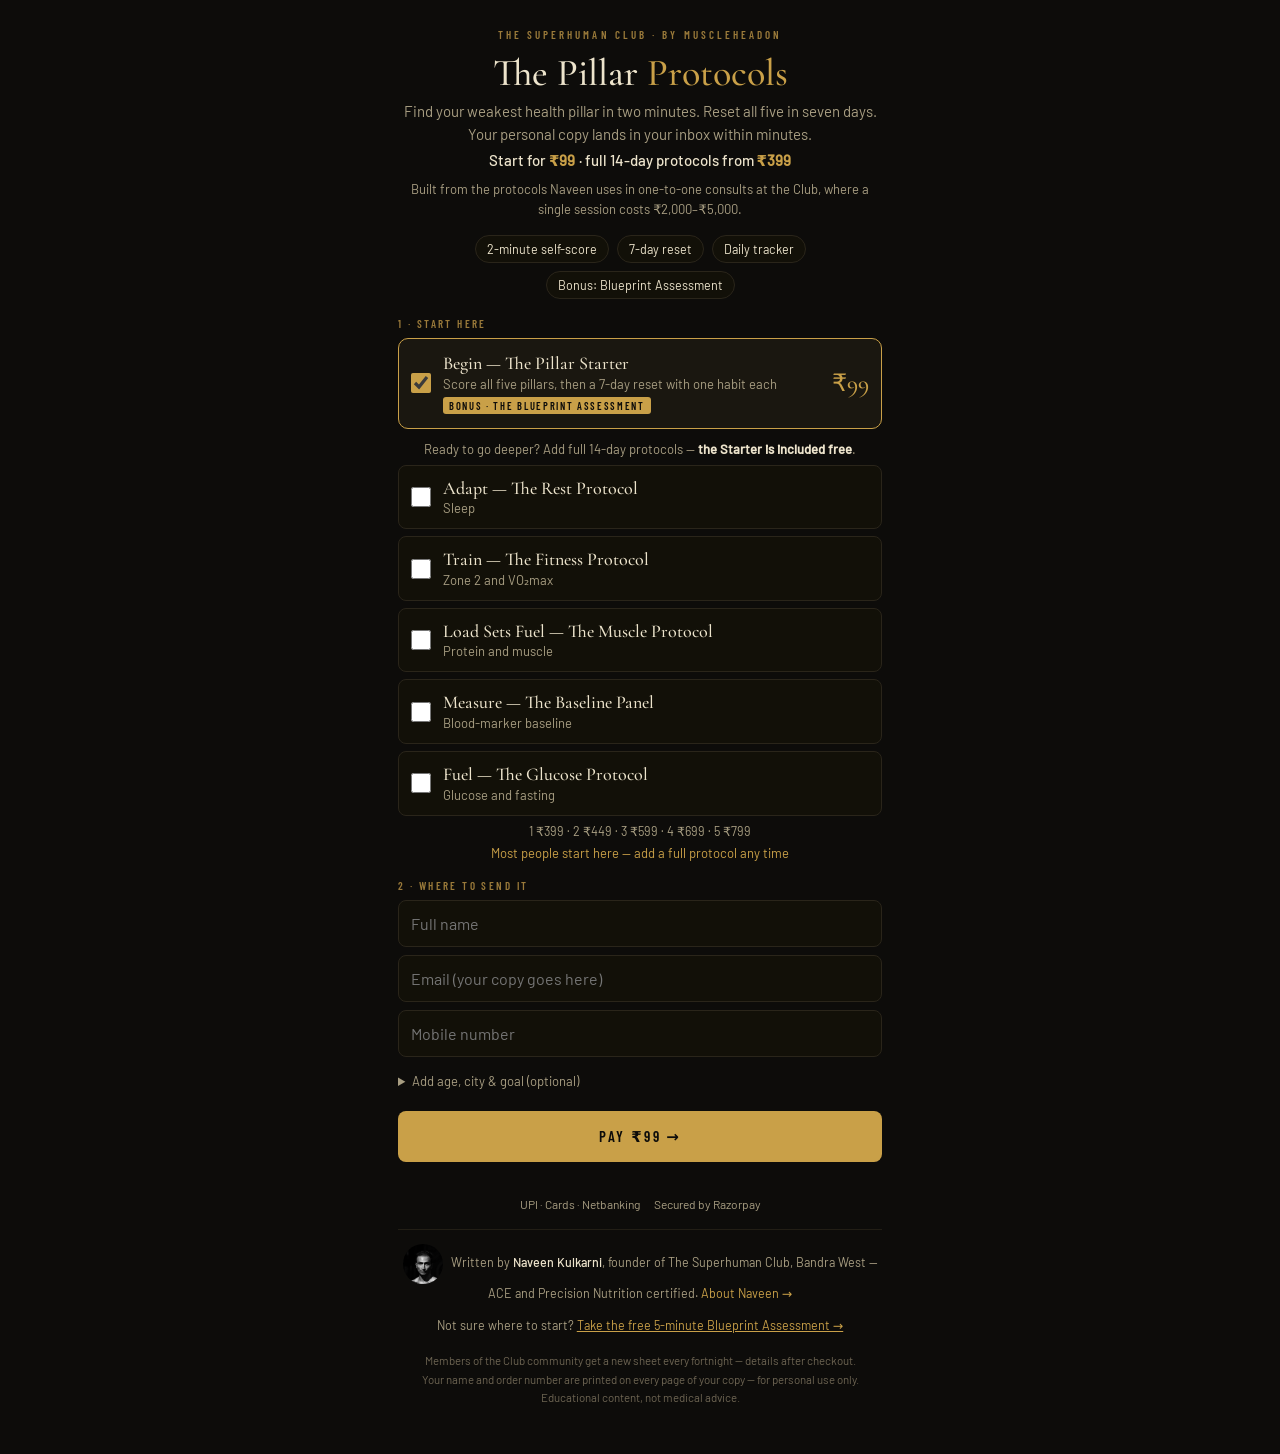
==== index.html @ 48393666 "Add files via upload" ====
<!DOCTYPE html>
<html lang="en"><head>
<meta charset="utf-8">
<meta name="viewport" content="width=device-width,initial-scale=1">
<title>The Pillar Protocols · The Superhuman Club</title>
<meta name="description" content="Find your weakest health pillar in two minutes and reset all five in seven days. The Pillar Starter, ₹99, emailed in minutes.">
<link rel="preload" href="cormorant-garamond-latin-500-normal.woff2" as="font" type="font/woff2" crossorigin>
<link rel="stylesheet" href="fonts.css">
<style>
*{box-sizing:border-box}html,body{margin:0;background:#0D0C0A;color:#EDE4CC;font-family:Barlow,system-ui,-apple-system,Segoe UI,Roboto,sans-serif;-webkit-text-size-adjust:100%}
.w{max-width:520px;margin:0 auto;padding:28px 18px 36px}
.e{font:600 11px 'Barlow Condensed',system-ui,sans-serif;letter-spacing:.28em;color:#9A7A3A;text-align:center}
h1{font:500 38px/1.08 'Cormorant Garamond',Georgia,serif;margin:12px 0 6px;text-align:center}h1 em{color:#C9A048;font-style:normal}
.l{color:#A89E82;font-size:15px;line-height:1.5;text-align:center;margin:0 0 6px}
.price{text-align:center;font:500 15px Barlow,system-ui,sans-serif;color:#EDE4CC;margin:0 0 18px}.price b{color:#C9A048}
.k{font:600 11px 'Barlow Condensed',system-ui,sans-serif;letter-spacing:.22em;color:#9A7A3A;margin:18px 0 8px}
label.s{display:flex;gap:12px;align-items:center;padding:12px;border:1px solid #2A251A;border-radius:8px;margin-bottom:7px;background:#121008}
label.s.on{border-color:#C9A048;background:#1A1710}
label.s input{width:20px;height:20px;accent-color:#C9A048;flex:none;margin:0}
.t{font:500 18px/1.2 'Cormorant Garamond',Georgia,serif}.d{color:#A89E82;font-size:13px;margin-top:1px}
.ladder{font-size:12.5px;color:#A89E82;margin-top:4px;text-align:center}
input.f,select.f{width:100%;padding:13px 12px;margin-bottom:8px;background:#121008;border:1px solid #2A251A;border-radius:8px;color:#EDE4CC;font:16px Barlow,system-ui,sans-serif}
.row{display:flex;gap:8px}.row>*{flex:1;min-width:0}
details{margin-top:2px}summary{color:#A89E82;font-size:13px;cursor:pointer;padding:6px 0 10px}
button{display:block;width:100%;margin-top:12px;padding:16px;border:0;border-radius:8px;background:#C9A048;color:#0D0C0A;font:600 15px 'Barlow Condensed',system-ui,sans-serif;letter-spacing:.16em;cursor:pointer}
button:disabled{opacity:.45}
.err{color:#e0a9a9;font-size:13.5px;margin-top:10px;min-height:1em;text-align:center}
.trust{display:flex;justify-content:center;gap:14px;flex-wrap:wrap;color:#A89E82;font-size:12px;margin-top:12px}
.tk{display:flex;align-items:center;justify-content:center;gap:10px;flex-wrap:wrap;margin:0 auto 16px;padding:9px 14px;border:1px dashed #C9A048;border-radius:10px;background:#17130A;color:#EDE4CC;font-size:13.5px;text-align:center;max-width:440px}
.tk b{color:#C9A048;font:600 12px 'Barlow Condensed',system-ui,sans-serif;letter-spacing:.2em}.tk i{font-style:normal;color:#C9A048;font-variant-numeric:tabular-nums}
.anchor{text-align:center;color:#A89E82;font-size:13px;line-height:1.5;margin:-8px 0 16px}
.inc{display:flex;justify-content:center;gap:8px;flex-wrap:wrap;margin:0 0 4px}.inc span{border:1px solid #2A251A;border-radius:99px;padding:5px 11px;font-size:12.5px;color:#EDE4CC;background:#121008}
.nudge{text-align:center;color:#C9A048;font-size:13px;margin-top:6px;min-height:1em}
.fine{color:#6E6553;font-size:11.5px;line-height:1.6;margin-top:16px;text-align:center}
.st{display:flex;gap:12px;align-items:center;padding:14px 12px;border:1px solid #C9A048;border-radius:10px;background:#1A1710;margin-bottom:6px}.st input{width:20px;height:20px;accent-color:#C9A048;flex:none;margin:0}.st .p{margin-left:auto;font:500 24px 'Cormorant Garamond',Georgia,serif;color:#C9A048}.bonus{display:inline-block;margin-top:5px;font:600 10.5px 'Barlow Condensed',sans-serif;letter-spacing:.16em;color:#0D0C0A;background:#C9A048;border-radius:3px;padding:2px 6px}.or{text-align:center;color:#A89E82;font-size:13px;margin:12px 0 8px}
.by{color:#A89E82;font-size:12.5px;line-height:1.55;text-align:center;margin-top:18px;border-top:1px solid #221E15;padding-top:14px}
</style>
<script>
!function(f,b,e,v,n,t,s){if(f.fbq)return;n=f.fbq=function(){n.callMethod?n.callMethod.apply(n,arguments):n.queue.push(arguments)};if(!f._fbq)f._fbq=n;n.push=n;n.loaded=!0;n.version='2.0';n.queue=[];t=b.createElement(e);t.async=!0;t.src=v;s=b.getElementsByTagName(e)[0];s.parentNode.insertBefore(t,s)}(window,document,'script','https://connect.facebook.net/en_US/fbevents.js');
fbq('init','1384135736776247');fbq('track','PageView');fbq('track','ViewContent',{content_name:'The Pillar Starter',currency:'INR',value:99});
</script>
</head>
<body><main class="w">
<div class="e">THE SUPERHUMAN CLUB &middot; BY MUSCLEHEADON</div>
<h1>The Pillar <em>Protocols</em></h1>
<p class="l">Find your weakest health pillar in two minutes. Reset all five in seven days. Your personal copy lands in your inbox within minutes.</p>
<p class="price">Start for <b>&#8377;99</b> &middot; full 14-day protocols from <b>&#8377;<span id="from">299</span></b></p>
<p class="anchor">Built from the protocols Naveen uses in one-to-one consults at the Club, where a single session costs &#8377;2,000&ndash;&#8377;5,000.</p>
<div class="inc"><span>2-minute self-score</span><span>7-day reset</span><span>Daily tracker</span><span>Bonus: Blueprint Assessment</span></div>

<form id="frm" novalidate>
<div class="k">1 &middot; START HERE</div>
<label class="st" id="stl"><input type="checkbox" id="starter" checked><div><div class="t">Begin &mdash; The Pillar Starter</div><div class="d">Score all five pillars, then a 7-day reset with one habit each</div><span class="bonus">BONUS &middot; THE BLUEPRINT ASSESSMENT</span></div><span class="p">&#8377;99</span></label>
<div class="or">Ready to go deeper? Add full 14-day protocols &mdash; <b style="color:#EDE4CC">the Starter is included free</b>.</div>
<div class="tk" id="tk"><b>LAUNCH PRICE</b><span>&#8377;299 a sheet until 15 Oct, then &#8377;399</span><i id="cd"></i></div>
<div id="sheets"></div>
<div class="ladder" id="ladder"></div>
<div class="nudge" id="nudge"></div>

<div class="k">2 &middot; WHERE TO SEND IT</div>
<input class="f" id="name" placeholder="Full name" autocomplete="name" required>
<input class="f" id="email" type="email" inputmode="email" placeholder="Email (your copy goes here)" autocomplete="email" required>
<input class="f" id="phone" type="tel" inputmode="tel" placeholder="Mobile number" autocomplete="tel" required>
<details><summary>Add age, city &amp; goal (optional)</summary>
<div class="row"><input class="f" id="age" type="number" inputmode="numeric" placeholder="Age"><input class="f" id="city" placeholder="City"></div>
<select class="f" id="goal"><option value="">Primary goal</option><option>Fat loss</option><option>Muscle gain</option><option>Better sleep</option><option>Energy &amp; metabolic health</option><option>Longevity &amp; healthspan</option><option>Fitness &amp; endurance</option></select>
</details>

<button id="go" type="submit">PAY &#8377;<span id="amt">99</span> &rarr;</button>
<div class="err" id="err" role="alert"></div>
<div class="trust"><span>UPI &middot; Cards &middot; Netbanking</span><span>Secured by Razorpay</span></div>
</form>

<p class="by"><a href="about.html" style="color:inherit;text-decoration:none"><img src="naveen.jpg" alt="Naveen Kulkarni" width="40" height="40" style="border-radius:50%;vertical-align:middle;margin-right:8px;object-fit:cover">Written by <b style="color:#EDE4CC;font-weight:500">Naveen Kulkarni</b>, founder of The Superhuman Club, Bandra West &mdash; ACE and Precision Nutrition certified. <span style="color:#C9A048">About Naveen &rarr;</span></a></p>
<p class="by" style="border:0;margin-top:6px;padding-top:0">Not sure where to start? <a href="assessment.html?src=checkout" style="color:#C9A048">Take the free 5-minute Blueprint Assessment &rarr;</a></p>
<p class="fine">Members of the Club community get a new sheet every fortnight &mdash; details after checkout.<br>Your name and order number are printed on every page of your copy &mdash; for personal use only.<br>Educational content, not medical advice.</p>
</main>
<script>
var API='https://script.google.com/macros/s/AKfycbxXcqV--XSvSmh7yWonIvjncrI_HJGnVFJakbZhZPZsAwGeJPA3xhshU8B5WUlBARtj/exec';
var SHEETS=[[1,'Adapt &mdash; The Rest Protocol','Sleep'],[2,'Train &mdash; The Fitness Protocol','Zone 2 and VO&#8322;max'],[3,'Load Sets Fuel &mdash; The Muscle Protocol','Protein and muscle'],[4,'Measure &mdash; The Baseline Panel','Blood-marker baseline'],[5,'Fuel &mdash; The Glucose Protocol','Glucose and fasting']];
var END=Date.parse('2026-10-15T23:59:59+05:30'),LAUNCH=Date.now()<=END;
var LADDER={0:0,1:LAUNCH?299:399,2:449,3:599,4:699,5:799};
if(!LAUNCH){document.getElementById('tk').style.display='none';document.getElementById('from').textContent='399';}
document.getElementById('ladder').innerHTML='1 &#8377;'+LADDER[1]+' &middot; 2 &#8377;449 &middot; 3 &#8377;599 &middot; 4 &#8377;699 &middot; 5 &#8377;799';
function tick(){var d=END-Date.now();if(d<=0){document.getElementById('cd').textContent='';return;}var h=Math.floor(d/36e5),dd=Math.floor(h/24);
document.getElementById('cd').textContent='ends in '+(dd?dd+'d ':'')+(h%24)+'h '+Math.floor(d%36e5/6e4)+'m';}
if(LAUNCH){tick();setInterval(tick,30000);}
var q=new URLSearchParams(location.search),pre=(q.get('s')||'').split(',').map(Number);
var box=document.getElementById('sheets');
SHEETS.forEach(function(s){var l=document.createElement('label');l.className='s';
l.innerHTML='<input type="checkbox" value="'+s[0]+'"'+(pre.indexOf(s[0])>-1?' checked':'')+'><div><div class="t">'+s[1]+'</div><div class="d">'+s[2]+'</div></div>';
box.appendChild(l);l.querySelector('input').addEventListener('change',upd);});
function sel(){return [].slice.call(document.querySelectorAll('#sheets input:checked')).map(function(i){return +i.value});}
var ST=document.getElementById('starter');ST.addEventListener('change',upd);
function price(){var n=sel().length;return n?LADDER[n]:(ST.checked?99:0);}
function upd(){var s=sel(),n=s.length;[].forEach.call(document.querySelectorAll('label.s'),function(l){l.classList.toggle('on',l.querySelector('input').checked)});
if(n){ST.checked=true;ST.disabled=true;}else{ST.disabled=false;}
document.getElementById('amt').textContent=price();document.getElementById('go').disabled=!price();
var t='';if(n===0)t=ST.checked?'Most people start here &mdash; add a full protocol any time':'';if(n>0&&n<5)t='Starter included free &middot; add another sheet for just &#8377;'+(LADDER[n+1]-LADDER[n]);if(n===5)t='Best value &mdash; you save &#8377;'+(5*LADDER[1]-799)+' on all five, Starter included';
document.getElementById('nudge').innerHTML=t;}
upd();
function v(id){return document.getElementById(id).value.trim()}
document.getElementById('frm').addEventListener('submit',function(ev){ev.preventDefault();
var b=document.getElementById('go'),err=document.getElementById('err');err.textContent='';
var f={action:'checkout',sheets:sel().length?sel():(ST.checked?[6]:[]),name:v('name'),email:v('email'),phone:v('phone'),age:v('age'),city:v('city'),goal:v('goal')};
if(!f.sheets.length){err.textContent='Pick the Starter or at least one sheet.';return;}
if(!f.name){err.textContent='Please enter your name.';return;}
if(!/^[^\s@]+@[^\s@]+\.[^\s@]+$/.test(f.email)){err.textContent='Please enter a valid email.';return;}
if(f.phone.replace(/\D/g,'').length<10){err.textContent='Please enter a valid mobile number.';return;}
try{fbq('track','InitiateCheckout',{value:price(),currency:'INR',num_items:f.sheets.length});}catch(e){}
b.disabled=true;var lab=b.innerHTML;b.textContent='OPENING SECURE PAYMENT…';
fetch(API,{method:'POST',body:JSON.stringify(f)}).then(function(r){return r.json()}).then(function(r){
if(r&&r.ok&&r.url){location.href=r.url;return;}
throw new Error((r&&r.error)||'Something went wrong. Please try again.');
}).catch(function(e){b.disabled=false;b.innerHTML=lab;err.textContent=(e&&e.message&&e.message.indexOf('fetch')<0)?e.message:'Connection issue. Please tap pay again.';});
});
</script>
</body></html>
---- fonts.css ----
/* The Superhuman Club · Signal register — Cormorant Garamond (display) · Barlow (body) · Barlow Condensed (labels) */
@font-face{font-family:'Cormorant Garamond';font-style:normal;font-weight:500;font-display:swap;src:url(cormorant-garamond-latin-500-normal.woff2) format('woff2')}
@font-face{font-family:'Cormorant Garamond';font-style:italic;font-weight:500;font-display:swap;src:url(cormorant-garamond-latin-500-italic.woff2) format('woff2')}
@font-face{font-family:'Barlow';font-style:normal;font-weight:400;font-display:swap;src:url(barlow-latin-400-normal.woff2) format('woff2')}
@font-face{font-family:'Barlow';font-style:normal;font-weight:500;font-display:swap;src:url(barlow-latin-500-normal.woff2) format('woff2')}
@font-face{font-family:'Barlow';font-style:normal;font-weight:400;font-display:swap;src:url(barlow-latin-ext-400-normal.woff2) format('woff2');unicode-range:U+0100-02BA,U+20A0-20CF}
@font-face{font-family:'Barlow';font-style:normal;font-weight:500;font-display:swap;src:url(barlow-latin-ext-500-normal.woff2) format('woff2');unicode-range:U+0100-02BA,U+20A0-20CF}
@font-face{font-family:'Barlow Condensed';font-style:normal;font-weight:500;font-display:swap;src:url(barlow-condensed-latin-500-normal.woff2) format('woff2')}
@font-face{font-family:'Barlow Condensed';font-style:normal;font-weight:600;font-display:swap;src:url(barlow-condensed-latin-600-normal.woff2) format('woff2')}
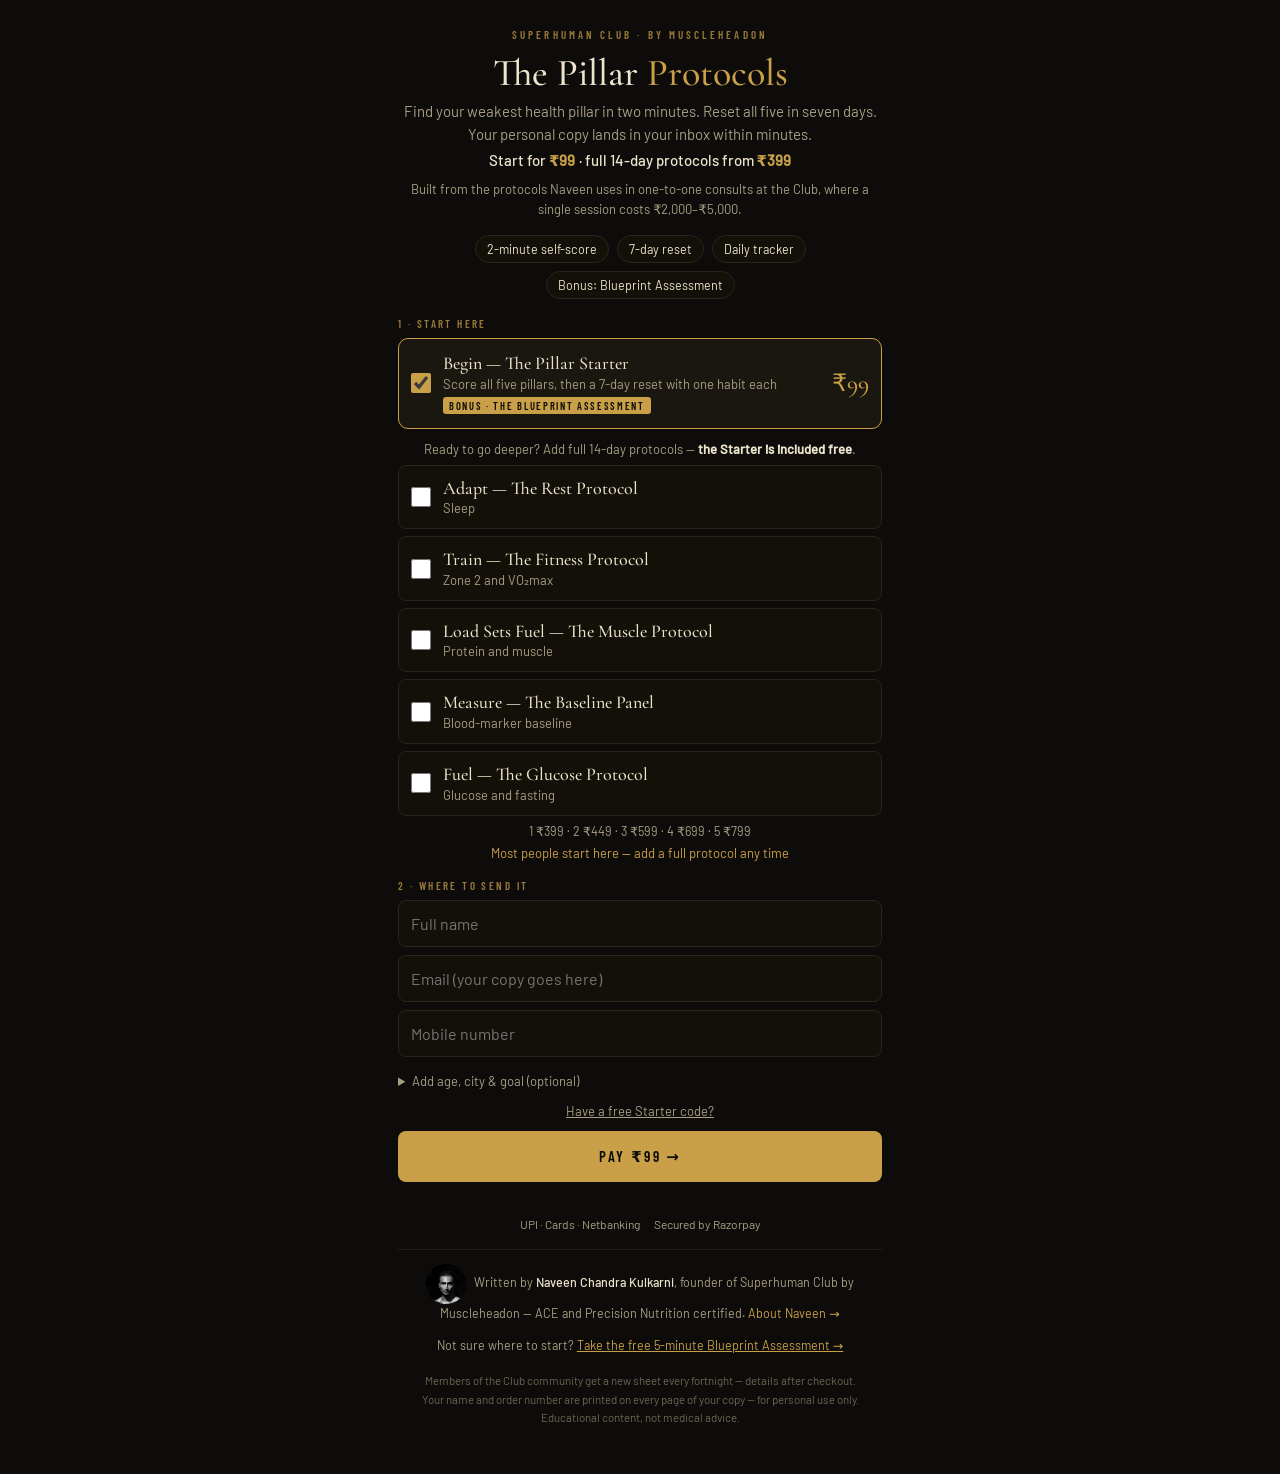
==== commit 3ea29156: "Add files via upload" ====
--- a/index.html
+++ b/index.html
@@ -41,7 +41,7 @@
 </script>
 </head>
 <body><main class="w">
-<div class="e">THE SUPERHUMAN CLUB &middot; BY MUSCLEHEADON</div>
+<div class="e">SUPERHUMAN CLUB &middot; BY MUSCLEHEADON</div>
 <h1>The Pillar <em>Protocols</em></h1>
 <p class="l">Find your weakest health pillar in two minutes. Reset all five in seven days. Your personal copy lands in your inbox within minutes.</p>
 <p class="price">Start for <b>&#8377;99</b> &middot; full 14-day protocols from <b>&#8377;<span id="from">299</span></b></p>
@@ -66,12 +66,14 @@
 <select class="f" id="goal"><option value="">Primary goal</option><option>Fat loss</option><option>Muscle gain</option><option>Better sleep</option><option>Energy &amp; metabolic health</option><option>Longevity &amp; healthspan</option><option>Fitness &amp; endurance</option></select>
 </details>
 
+<div id="codewrap" hidden style="margin-top:6px"><input class="f" id="code" placeholder="Free Starter code (e.g. SHC-AB12CD)" autocomplete="off" style="text-transform:uppercase"></div>
+<p style="text-align:center;font-size:13px;margin:4px 0 0"><a href="#" id="havecode" style="color:#A89E82">Have a free Starter code?</a></p>
 <button id="go" type="submit">PAY &#8377;<span id="amt">99</span> &rarr;</button>
 <div class="err" id="err" role="alert"></div>
 <div class="trust"><span>UPI &middot; Cards &middot; Netbanking</span><span>Secured by Razorpay</span></div>
 </form>
 
-<p class="by"><a href="about.html" style="color:inherit;text-decoration:none"><img src="naveen.jpg" alt="Naveen Kulkarni" width="40" height="40" style="border-radius:50%;vertical-align:middle;margin-right:8px;object-fit:cover">Written by <b style="color:#EDE4CC;font-weight:500">Naveen Kulkarni</b>, founder of The Superhuman Club, Bandra West &mdash; ACE and Precision Nutrition certified. <span style="color:#C9A048">About Naveen &rarr;</span></a></p>
+<p class="by"><a href="about.html" style="color:inherit;text-decoration:none"><img src="naveen.jpg" alt="Naveen Kulkarni" width="40" height="40" style="border-radius:50%;vertical-align:middle;margin-right:8px;object-fit:cover">Written by <b style="color:#EDE4CC;font-weight:500">Naveen Chandra Kulkarni</b>, founder of Superhuman Club by Muscleheadon &mdash; ACE and Precision Nutrition certified. <span style="color:#C9A048">About Naveen &rarr;</span></a></p>
 <p class="by" style="border:0;margin-top:6px;padding-top:0">Not sure where to start? <a href="assessment.html?src=checkout" style="color:#C9A048">Take the free 5-minute Blueprint Assessment &rarr;</a></p>
 <p class="fine">Members of the Club community get a new sheet every fortnight &mdash; details after checkout.<br>Your name and order number are printed on every page of your copy &mdash; for personal use only.<br>Educational content, not medical advice.</p>
 </main>
@@ -92,17 +94,20 @@
 box.appendChild(l);l.querySelector('input').addEventListener('change',upd);});
 function sel(){return [].slice.call(document.querySelectorAll('#sheets input:checked')).map(function(i){return +i.value});}
 var ST=document.getElementById('starter');ST.addEventListener('change',upd);
-function price(){var n=sel().length;return n?LADDER[n]:(ST.checked?99:0);}
+function hasCode(){return !el2('codewrap').hidden&&el2('code').value.trim().length>=6;}
+function el2(i){return document.getElementById(i)}
+function price(){var n=sel().length;if(!n&&ST.checked&&hasCode())return 0;return n?LADDER[n]:(ST.checked?99:0);}
 function upd(){var s=sel(),n=s.length;[].forEach.call(document.querySelectorAll('label.s'),function(l){l.classList.toggle('on',l.querySelector('input').checked)});
 if(n){ST.checked=true;ST.disabled=true;}else{ST.disabled=false;}
-document.getElementById('amt').textContent=price();document.getElementById('go').disabled=!price();
+var pr=price();document.getElementById('go').innerHTML=pr===0?'GET MY FREE STARTER &rarr;':'PAY &#8377;<span id="amt">'+pr+'</span> &rarr;';document.getElementById('go').disabled=!pr&&!(ST.checked&&hasCode());
 var t='';if(n===0)t=ST.checked?'Most people start here &mdash; add a full protocol any time':'';if(n>0&&n<5)t='Starter included free &middot; add another sheet for just &#8377;'+(LADDER[n+1]-LADDER[n]);if(n===5)t='Best value &mdash; you save &#8377;'+(5*LADDER[1]-799)+' on all five, Starter included';
 document.getElementById('nudge').innerHTML=t;}
+(function(){var c=q.get('code');el2('havecode').onclick=function(e){e.preventDefault();el2('codewrap').hidden=false;this.parentNode.hidden=true;el2('code').focus();upd();};el2('code').addEventListener('input',upd);if(c){el2('codewrap').hidden=false;el2('havecode').parentNode.hidden=true;el2('code').value=c.toUpperCase();[].forEach.call(document.querySelectorAll('#sheets input'),function(i){i.checked=false});ST.checked=true;}})();
 upd();
 function v(id){return document.getElementById(id).value.trim()}
 document.getElementById('frm').addEventListener('submit',function(ev){ev.preventDefault();
 var b=document.getElementById('go'),err=document.getElementById('err');err.textContent='';
-var f={action:'checkout',sheets:sel().length?sel():(ST.checked?[6]:[]),name:v('name'),email:v('email'),phone:v('phone'),age:v('age'),city:v('city'),goal:v('goal')};
+var f={action:'checkout',code:(!sel().length&&hasCode())?el2('code').value.trim().toUpperCase():'',sheets:sel().length?sel():(ST.checked?[6]:[]),name:v('name'),email:v('email'),phone:v('phone'),age:v('age'),city:v('city'),goal:v('goal')};
 if(!f.sheets.length){err.textContent='Pick the Starter or at least one sheet.';return;}
 if(!f.name){err.textContent='Please enter your name.';return;}
 if(!/^[^\s@]+@[^\s@]+\.[^\s@]+$/.test(f.email)){err.textContent='Please enter a valid email.';return;}
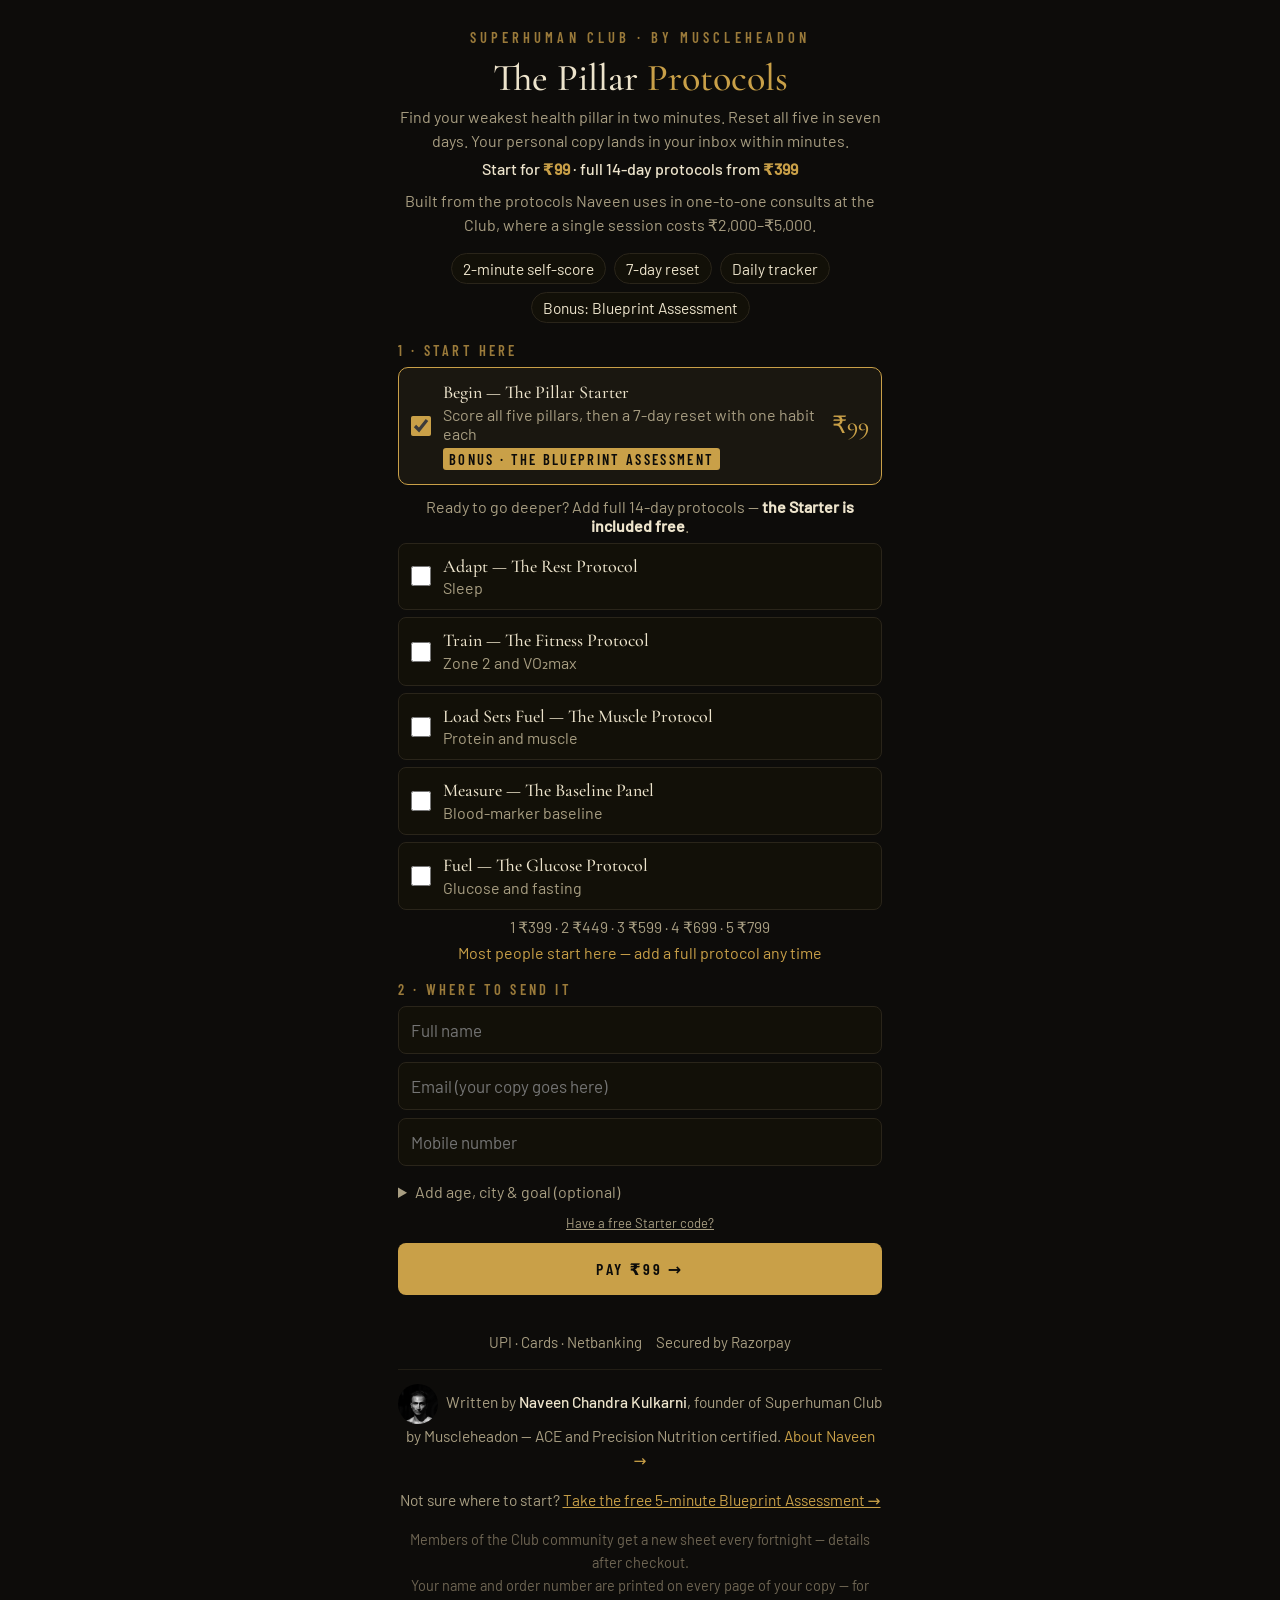
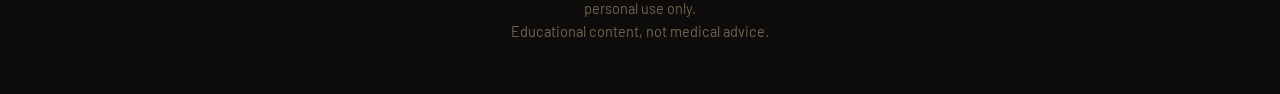
==== commit 6ea1e443: "Larger text on phones: radar labels, results, all funnel pages" ====
--- a/index.html
+++ b/index.html
@@ -1,6 +1,14 @@
 <!DOCTYPE html>
 <html lang="en"><head>
 <meta charset="utf-8">
+
+<link rel="canonical" href="https://club.muscleheadon.com/">
+<meta property="og:url" content="https://club.muscleheadon.com/">
+<meta property="og:site_name" content="Superhuman Club by Muscleheadon">
+<meta property="og:type" content="website">
+<meta name="twitter:card" content="summary_large_image">
+<meta property="og:image" content="https://club.muscleheadon.com/naveen-about.jpg">
+<script type="application/ld+json">{"@context": "https://schema.org", "@graph": [{"@type": "Organization", "@id": "https://muscleheadon.com/#org", "name": "Muscleheadon", "alternateName": ["Superhuman Club by Muscleheadon", "The Superhuman Club"], "legalName": "Muscleheadon Health and Fitness Pvt Ltd", "url": "https://muscleheadon.com/", "logo": "https://club.muscleheadon.com/naveen.jpg", "sameAs": ["https://instagram.com/muscleheadon"], "founder": {"@id": "https://muscleheadon.com/#naveen"}, "telephone": "+91-89999-01473", "areaServed": "IN"}, {"@type": "ItemList", "name": "The Pillar Protocols", "url": "https://club.muscleheadon.com/", "itemListElement": [{"@type": "ListItem", "position": 1, "item": {"@type": "Product", "name": "The Pillar Starter", "brand": {"@id": "https://muscleheadon.com/#org"}, "description": "Seven-day reset across all six pillars, emailed as a personal PDF.", "offers": {"@type": "Offer", "price": "99", "priceCurrency": "INR", "availability": "https://schema.org/InStock", "url": "https://club.muscleheadon.com/"}}}, {"@type": "ListItem", "position": 2, "item": {"@type": "Product", "name": "Pillar Protocol sheet", "brand": {"@id": "https://muscleheadon.com/#org"}, "description": "A 14-day protocol for one pillar with a daily tracker and day-15 re-test.", "offers": {"@type": "Offer", "price": "299", "priceCurrency": "INR", "availability": "https://schema.org/InStock", "url": "https://club.muscleheadon.com/"}}}]}]}</script>
 <meta name="viewport" content="width=device-width,initial-scale=1">
 <title>The Pillar Protocols · The Superhuman Club</title>
 <meta name="description" content="Find your weakest health pillar in two minutes and reset all five in seven days. The Pillar Starter, ₹99, emailed in minutes.">
@@ -9,31 +17,31 @@
 <style>
 *{box-sizing:border-box}html,body{margin:0;background:#0D0C0A;color:#EDE4CC;font-family:Barlow,system-ui,-apple-system,Segoe UI,Roboto,sans-serif;-webkit-text-size-adjust:100%}
 .w{max-width:520px;margin:0 auto;padding:28px 18px 36px}
-.e{font:600 11px 'Barlow Condensed',system-ui,sans-serif;letter-spacing:.28em;color:#9A7A3A;text-align:center}
+.e{font:600 14.5px 'Barlow Condensed',system-ui,sans-serif;letter-spacing:.28em;color:#9A7A3A;text-align:center}
 h1{font:500 38px/1.08 'Cormorant Garamond',Georgia,serif;margin:12px 0 6px;text-align:center}h1 em{color:#C9A048;font-style:normal}
-.l{color:#A89E82;font-size:15px;line-height:1.5;text-align:center;margin:0 0 6px}
-.price{text-align:center;font:500 15px Barlow,system-ui,sans-serif;color:#EDE4CC;margin:0 0 18px}.price b{color:#C9A048}
-.k{font:600 11px 'Barlow Condensed',system-ui,sans-serif;letter-spacing:.22em;color:#9A7A3A;margin:18px 0 8px}
+.l{color:#A89E82;font-size:16px;line-height:1.5;text-align:center;margin:0 0 6px}
+.price{text-align:center;font:500 16px Barlow,system-ui,sans-serif;color:#EDE4CC;margin:0 0 18px}.price b{color:#C9A048}
+.k{font:600 14.5px 'Barlow Condensed',system-ui,sans-serif;letter-spacing:.22em;color:#9A7A3A;margin:18px 0 8px}
 label.s{display:flex;gap:12px;align-items:center;padding:12px;border:1px solid #2A251A;border-radius:8px;margin-bottom:7px;background:#121008}
 label.s.on{border-color:#C9A048;background:#1A1710}
 label.s input{width:20px;height:20px;accent-color:#C9A048;flex:none;margin:0}
-.t{font:500 18px/1.2 'Cormorant Garamond',Georgia,serif}.d{color:#A89E82;font-size:13px;margin-top:1px}
-.ladder{font-size:12.5px;color:#A89E82;margin-top:4px;text-align:center}
-input.f,select.f{width:100%;padding:13px 12px;margin-bottom:8px;background:#121008;border:1px solid #2A251A;border-radius:8px;color:#EDE4CC;font:16px Barlow,system-ui,sans-serif}
+.t{font:500 18px/1.2 'Cormorant Garamond',Georgia,serif}.d{color:#A89E82;font-size:16px;margin-top:1px}
+.ladder{font-size:15.5px;color:#A89E82;margin-top:4px;text-align:center}
+input.f,select.f{width:100%;padding:13px 12px;margin-bottom:8px;background:#121008;border:1px solid #2A251A;border-radius:8px;color:#EDE4CC;font:17px Barlow,system-ui,sans-serif}
 .row{display:flex;gap:8px}.row>*{flex:1;min-width:0}
-details{margin-top:2px}summary{color:#A89E82;font-size:13px;cursor:pointer;padding:6px 0 10px}
-button{display:block;width:100%;margin-top:12px;padding:16px;border:0;border-radius:8px;background:#C9A048;color:#0D0C0A;font:600 15px 'Barlow Condensed',system-ui,sans-serif;letter-spacing:.16em;cursor:pointer}
+details{margin-top:2px}summary{color:#A89E82;font-size:16px;cursor:pointer;padding:6px 0 10px}
+button{display:block;width:100%;margin-top:12px;padding:16px;border:0;border-radius:8px;background:#C9A048;color:#0D0C0A;font:600 16px 'Barlow Condensed',system-ui,sans-serif;letter-spacing:.16em;cursor:pointer}
 button:disabled{opacity:.45}
-.err{color:#e0a9a9;font-size:13.5px;margin-top:10px;min-height:1em;text-align:center}
-.trust{display:flex;justify-content:center;gap:14px;flex-wrap:wrap;color:#A89E82;font-size:12px;margin-top:12px}
-.tk{display:flex;align-items:center;justify-content:center;gap:10px;flex-wrap:wrap;margin:0 auto 16px;padding:9px 14px;border:1px dashed #C9A048;border-radius:10px;background:#17130A;color:#EDE4CC;font-size:13.5px;text-align:center;max-width:440px}
-.tk b{color:#C9A048;font:600 12px 'Barlow Condensed',system-ui,sans-serif;letter-spacing:.2em}.tk i{font-style:normal;color:#C9A048;font-variant-numeric:tabular-nums}
-.anchor{text-align:center;color:#A89E82;font-size:13px;line-height:1.5;margin:-8px 0 16px}
-.inc{display:flex;justify-content:center;gap:8px;flex-wrap:wrap;margin:0 0 4px}.inc span{border:1px solid #2A251A;border-radius:99px;padding:5px 11px;font-size:12.5px;color:#EDE4CC;background:#121008}
-.nudge{text-align:center;color:#C9A048;font-size:13px;margin-top:6px;min-height:1em}
-.fine{color:#6E6553;font-size:11.5px;line-height:1.6;margin-top:16px;text-align:center}
-.st{display:flex;gap:12px;align-items:center;padding:14px 12px;border:1px solid #C9A048;border-radius:10px;background:#1A1710;margin-bottom:6px}.st input{width:20px;height:20px;accent-color:#C9A048;flex:none;margin:0}.st .p{margin-left:auto;font:500 24px 'Cormorant Garamond',Georgia,serif;color:#C9A048}.bonus{display:inline-block;margin-top:5px;font:600 10.5px 'Barlow Condensed',sans-serif;letter-spacing:.16em;color:#0D0C0A;background:#C9A048;border-radius:3px;padding:2px 6px}.or{text-align:center;color:#A89E82;font-size:13px;margin:12px 0 8px}
-.by{color:#A89E82;font-size:12.5px;line-height:1.55;text-align:center;margin-top:18px;border-top:1px solid #221E15;padding-top:14px}
+.err{color:#e0a9a9;font-size:16.5px;margin-top:10px;min-height:1em;text-align:center}
+.trust{display:flex;justify-content:center;gap:14px;flex-wrap:wrap;color:#A89E82;font-size:15px;margin-top:12px}
+.tk{display:flex;align-items:center;justify-content:center;gap:10px;flex-wrap:wrap;margin:0 auto 16px;padding:9px 14px;border:1px dashed #C9A048;border-radius:10px;background:#17130A;color:#EDE4CC;font-size:16.5px;text-align:center;max-width:440px}
+.tk b{color:#C9A048;font:600 15px 'Barlow Condensed',system-ui,sans-serif;letter-spacing:.2em}.tk i{font-style:normal;color:#C9A048;font-variant-numeric:tabular-nums}
+.anchor{text-align:center;color:#A89E82;font-size:16px;line-height:1.5;margin:-8px 0 16px}
+.inc{display:flex;justify-content:center;gap:8px;flex-wrap:wrap;margin:0 0 4px}.inc span{border:1px solid #2A251A;border-radius:99px;padding:5px 11px;font-size:15.5px;color:#EDE4CC;background:#121008}
+.nudge{text-align:center;color:#C9A048;font-size:16px;margin-top:6px;min-height:1em}
+.fine{color:#6E6553;font-size:14.5px;line-height:1.6;margin-top:16px;text-align:center}
+.st{display:flex;gap:12px;align-items:center;padding:14px 12px;border:1px solid #C9A048;border-radius:10px;background:#1A1710;margin-bottom:6px}.st input{width:20px;height:20px;accent-color:#C9A048;flex:none;margin:0}.st .p{margin-left:auto;font:500 24px 'Cormorant Garamond',Georgia,serif;color:#C9A048}.bonus{display:inline-block;margin-top:5px;font:600 14.5px 'Barlow Condensed',sans-serif;letter-spacing:.16em;color:#0D0C0A;background:#C9A048;border-radius:3px;padding:2px 6px}.or{text-align:center;color:#A89E82;font-size:16px;margin:12px 0 8px}
+.by{color:#A89E82;font-size:15.5px;line-height:1.55;text-align:center;margin-top:18px;border-top:1px solid #221E15;padding-top:14px}
 </style>
 <script>
 !function(f,b,e,v,n,t,s){if(f.fbq)return;n=f.fbq=function(){n.callMethod?n.callMethod.apply(n,arguments):n.queue.push(arguments)};if(!f._fbq)f._fbq=n;n.push=n;n.loaded=!0;n.version='2.0';n.queue=[];t=b.createElement(e);t.async=!0;t.src=v;s=b.getElementsByTagName(e)[0];s.parentNode.insertBefore(t,s)}(window,document,'script','https://connect.facebook.net/en_US/fbevents.js');
@@ -73,8 +81,8 @@
 <div class="trust"><span>UPI &middot; Cards &middot; Netbanking</span><span>Secured by Razorpay</span></div>
 </form>
 
-<p class="by"><a href="about.html" style="color:inherit;text-decoration:none"><img src="naveen.jpg" alt="Naveen Kulkarni" width="40" height="40" style="border-radius:50%;vertical-align:middle;margin-right:8px;object-fit:cover">Written by <b style="color:#EDE4CC;font-weight:500">Naveen Chandra Kulkarni</b>, founder of Superhuman Club by Muscleheadon &mdash; ACE and Precision Nutrition certified. <span style="color:#C9A048">About Naveen &rarr;</span></a></p>
-<p class="by" style="border:0;margin-top:6px;padding-top:0">Not sure where to start? <a href="assessment.html?src=checkout" style="color:#C9A048">Take the free 5-minute Blueprint Assessment &rarr;</a></p>
+<p class="by"><a href="about" style="color:inherit;text-decoration:none"><img src="naveen.jpg" alt="Naveen Kulkarni" width="40" height="40" style="border-radius:50%;vertical-align:middle;margin-right:8px;object-fit:cover">Written by <b style="color:#EDE4CC;font-weight:500">Naveen Chandra Kulkarni</b>, founder of Superhuman Club by Muscleheadon &mdash; ACE and Precision Nutrition certified. <span style="color:#C9A048">About Naveen &rarr;</span></a></p>
+<p class="by" style="border:0;margin-top:6px;padding-top:0">Not sure where to start? <a href="assessment?src=checkout" style="color:#C9A048">Take the free 5-minute Blueprint Assessment &rarr;</a></p>
 <p class="fine">Members of the Club community get a new sheet every fortnight &mdash; details after checkout.<br>Your name and order number are printed on every page of your copy &mdash; for personal use only.<br>Educational content, not medical advice.</p>
 </main>
 <script>
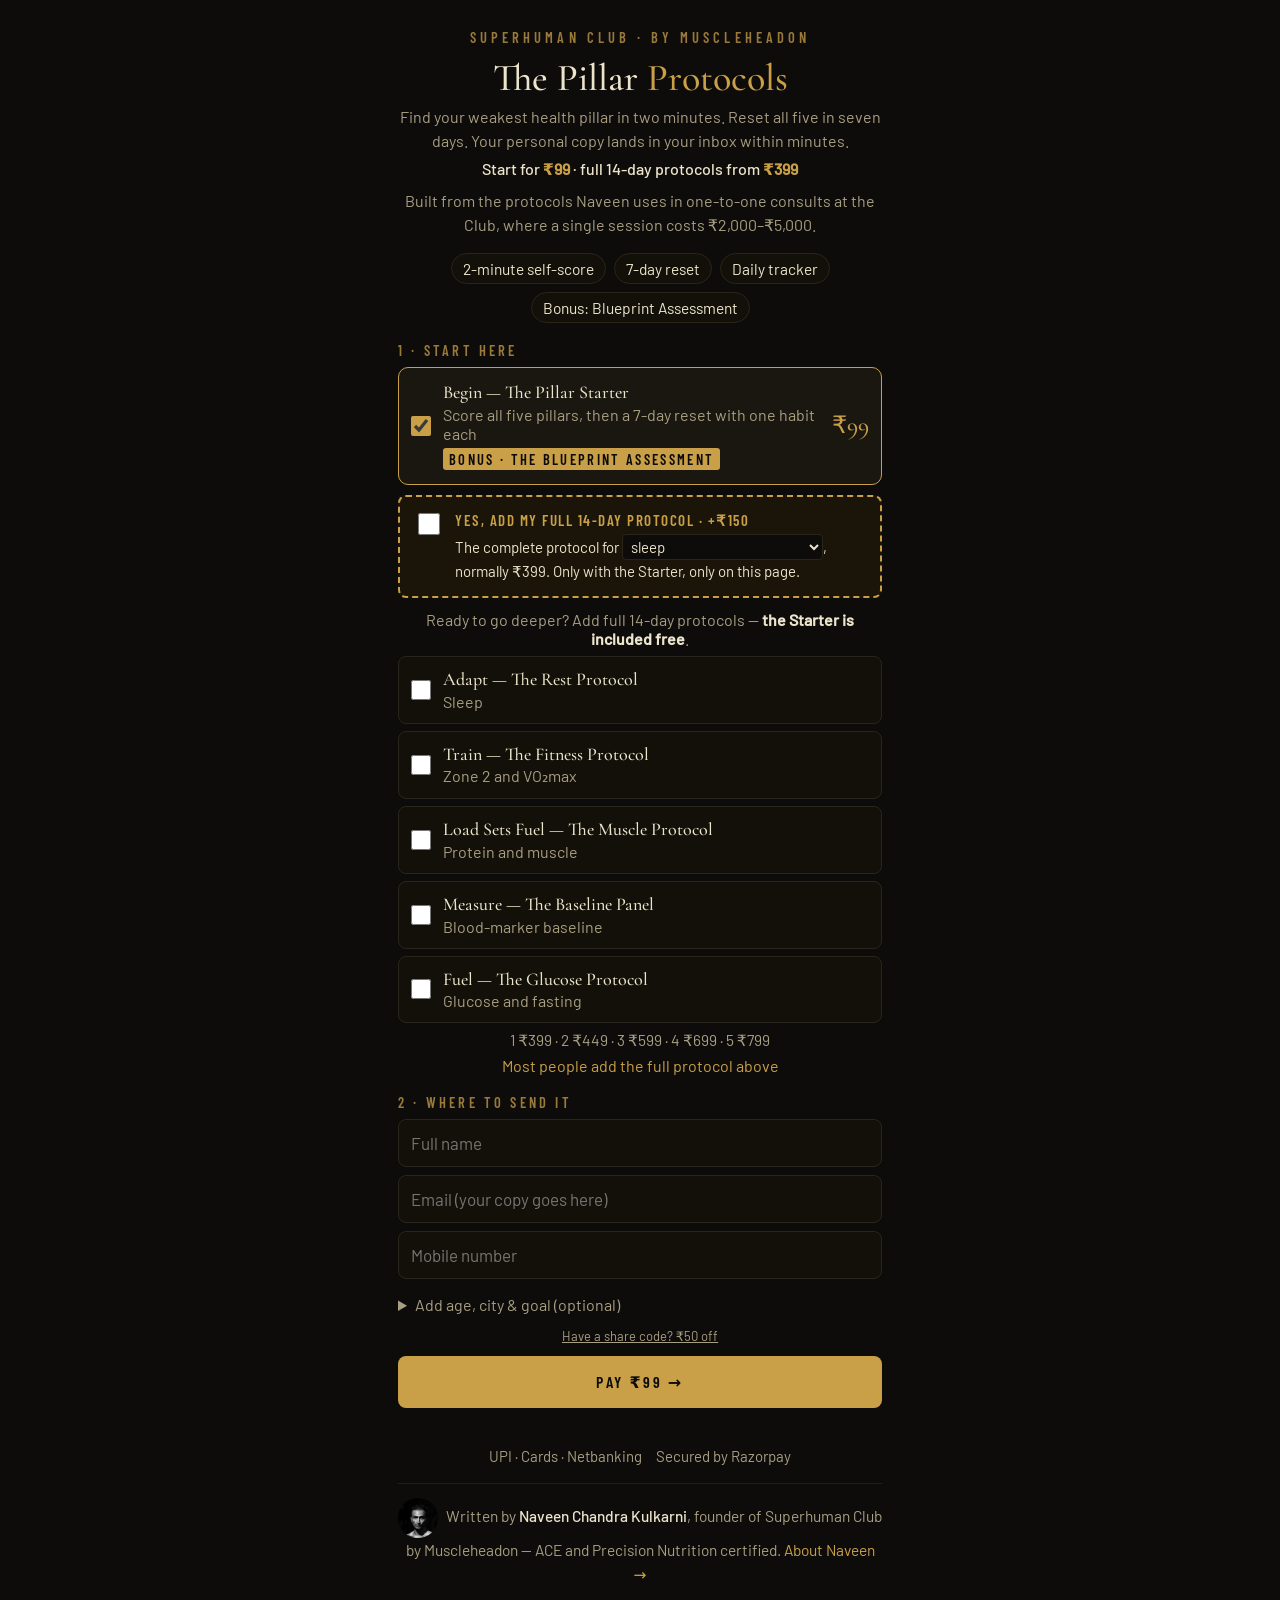
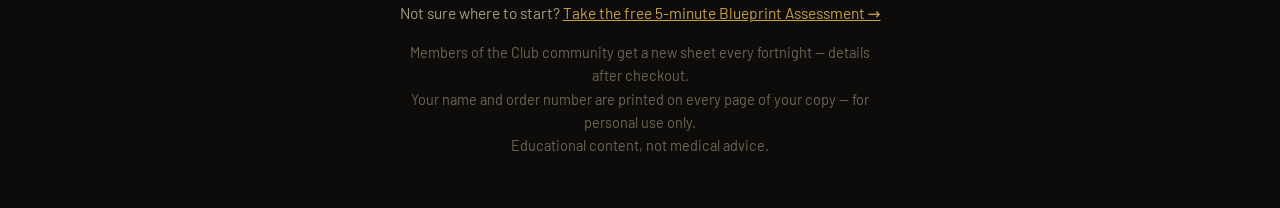
==== commit 2bc1d7f1: "₹249 add-on, ₹499 after-payment offer, ₹50 share code, A/B source tags" ====
--- a/index.html
+++ b/index.html
@@ -42,6 +42,13 @@
 .fine{color:#6E6553;font-size:14.5px;line-height:1.6;margin-top:16px;text-align:center}
 .st{display:flex;gap:12px;align-items:center;padding:14px 12px;border:1px solid #C9A048;border-radius:10px;background:#1A1710;margin-bottom:6px}.st input{width:20px;height:20px;accent-color:#C9A048;flex:none;margin:0}.st .p{margin-left:auto;font:500 24px 'Cormorant Garamond',Georgia,serif;color:#C9A048}.bonus{display:inline-block;margin-top:5px;font:600 14.5px 'Barlow Condensed',sans-serif;letter-spacing:.16em;color:#0D0C0A;background:#C9A048;border-radius:3px;padding:2px 6px}.or{text-align:center;color:#A89E82;font-size:16px;margin:12px 0 8px}
 .by{color:#A89E82;font-size:15.5px;line-height:1.55;text-align:center;margin-top:18px;border-top:1px solid #221E15;padding-top:14px}
+.bump{display:flex;gap:12px;align-items:flex-start;border:2px dashed #C9A048;background:#1A1508;border-radius:8px;padding:14px;margin:10px 0 4px;cursor:pointer}
+.bump input{width:22px;height:22px;margin-top:2px;accent-color:#C9A048;flex:none}
+.bump .bt{font:600 15px 'Barlow Condensed',sans-serif;letter-spacing:.1em;color:#C9A048}
+.bump .bd{font-size:15px;line-height:1.5;color:#EDE4CC;margin-top:4px}
+.bump select{background:#0D0C0A;color:#EDE4CC;border:1px solid #2A251A;border-radius:4px;font:inherit;padding:2px 4px}
+.bump.on{background:#221B09;border-style:solid}
+.bump[hidden],.oto[hidden]{display:none}
 </style>
 <script>
 !function(f,b,e,v,n,t,s){if(f.fbq)return;n=f.fbq=function(){n.callMethod?n.callMethod.apply(n,arguments):n.queue.push(arguments)};if(!f._fbq)f._fbq=n;n.push=n;n.loaded=!0;n.version='2.0';n.queue=[];t=b.createElement(e);t.async=!0;t.src=v;s=b.getElementsByTagName(e)[0];s.parentNode.insertBefore(t,s)}(window,document,'script','https://connect.facebook.net/en_US/fbevents.js');
@@ -59,6 +66,7 @@
 <form id="frm" novalidate>
 <div class="k">1 &middot; START HERE</div>
 <label class="st" id="stl"><input type="checkbox" id="starter" checked><div><div class="t">Begin &mdash; The Pillar Starter</div><div class="d">Score all five pillars, then a 7-day reset with one habit each</div><span class="bonus">BONUS &middot; THE BLUEPRINT ASSESSMENT</span></div><span class="p">&#8377;99</span></label>
+<label class="bump" id="bumpl"><input type="checkbox" id="bump"><div><div class="bt">YES, ADD MY FULL 14-DAY PROTOCOL &middot; +&#8377;150</div><div class="bd">The complete protocol for <select id="bw" aria-label="Which protocol"></select>, normally &#8377;<span id="bwas">299</span>. Only with the Starter, only on this page.</div></div></label>
 <div class="or">Ready to go deeper? Add full 14-day protocols &mdash; <b style="color:#EDE4CC">the Starter is included free</b>.</div>
 <div class="tk" id="tk"><b>LAUNCH PRICE</b><span>&#8377;299 a sheet until 15 Oct, then &#8377;399</span><i id="cd"></i></div>
 <div id="sheets"></div>
@@ -74,8 +82,8 @@
 <select class="f" id="goal"><option value="">Primary goal</option><option>Fat loss</option><option>Muscle gain</option><option>Better sleep</option><option>Energy &amp; metabolic health</option><option>Longevity &amp; healthspan</option><option>Fitness &amp; endurance</option></select>
 </details>
 
-<div id="codewrap" hidden style="margin-top:6px"><input class="f" id="code" placeholder="Free Starter code (e.g. SHC-AB12CD)" autocomplete="off" style="text-transform:uppercase"></div>
-<p style="text-align:center;font-size:13px;margin:4px 0 0"><a href="#" id="havecode" style="color:#A89E82">Have a free Starter code?</a></p>
+<div id="codewrap" hidden style="margin-top:6px"><input class="f" id="code" placeholder="Share code (e.g. SHC-AB12CD)" autocomplete="off" style="text-transform:uppercase"></div>
+<p style="text-align:center;font-size:13px;margin:4px 0 0"><a href="#" id="havecode" style="color:#A89E82">Have a share code? &#8377;50 off</a></p>
 <button id="go" type="submit">PAY &#8377;<span id="amt">99</span> &rarr;</button>
 <div class="err" id="err" role="alert"></div>
 <div class="trust"><span>UPI &middot; Cards &middot; Netbanking</span><span>Secured by Razorpay</span></div>
@@ -104,18 +112,23 @@
 var ST=document.getElementById('starter');ST.addEventListener('change',upd);
 function hasCode(){return !el2('codewrap').hidden&&el2('code').value.trim().length>=6;}
 function el2(i){return document.getElementById(i)}
-function price(){var n=sel().length;if(!n&&ST.checked&&hasCode())return 0;return n?LADDER[n]:(ST.checked?99:0);}
+function bumpOn(){return !sel().length&&ST.checked&&el2('bump').checked;}
+function price(){var n=sel().length,p=n?LADDER[n]:(ST.checked?(bumpOn()?249:99):0);if(p&&hasCode())p=Math.max(49,p-50);return p;}
 function upd(){var s=sel(),n=s.length;[].forEach.call(document.querySelectorAll('label.s'),function(l){l.classList.toggle('on',l.querySelector('input').checked)});
 if(n){ST.checked=true;ST.disabled=true;}else{ST.disabled=false;}
-var pr=price();document.getElementById('go').innerHTML=pr===0?'GET MY FREE STARTER &rarr;':'PAY &#8377;<span id="amt">'+pr+'</span> &rarr;';document.getElementById('go').disabled=!pr&&!(ST.checked&&hasCode());
-var t='';if(n===0)t=ST.checked?'Most people start here &mdash; add a full protocol any time':'';if(n>0&&n<5)t='Starter included free &middot; add another sheet for just &#8377;'+(LADDER[n+1]-LADDER[n]);if(n===5)t='Best value &mdash; you save &#8377;'+(5*LADDER[1]-799)+' on all five, Starter included';
+el2('bumpl').hidden=!!n||!ST.checked;el2('bumpl').classList.toggle('on',bumpOn());
+var pr=price();document.getElementById('go').innerHTML='PAY &#8377;<span id="amt">'+pr+'</span> &rarr;';document.getElementById('go').disabled=!pr;
+var t='';if(n===0)t=ST.checked?(bumpOn()?'Starter + your full protocol &middot; you save &#8377;'+(99+LADDER[1]-249):'Most people add the full protocol above'):'';if(hasCode()&&pr)t=(t?t+' &middot; ':'')+'Share code: &#8377;50 off';if(n>0&&n<5)t='Starter included free &middot; add another sheet for just &#8377;'+(LADDER[n+1]-LADDER[n]);if(n===5)t='Best value &mdash; you save &#8377;'+(5*LADDER[1]-799)+' on all five, Starter included';
 document.getElementById('nudge').innerHTML=t;}
-(function(){var c=q.get('code');el2('havecode').onclick=function(e){e.preventDefault();el2('codewrap').hidden=false;this.parentNode.hidden=true;el2('code').focus();upd();};el2('code').addEventListener('input',upd);if(c){el2('codewrap').hidden=false;el2('havecode').parentNode.hidden=true;el2('code').value=c.toUpperCase();[].forEach.call(document.querySelectorAll('#sheets input'),function(i){i.checked=false});ST.checked=true;}})();
+(function(){var c=q.get('code');el2('havecode').onclick=function(e){e.preventDefault();el2('codewrap').hidden=false;this.parentNode.hidden=true;el2('code').focus();upd();};el2('code').addEventListener('input',upd);if(c){el2('codewrap').hidden=false;el2('havecode').parentNode.hidden=true;el2('code').value=c.toUpperCase();[].forEach.call(document.querySelectorAll('#sheets input'),function(i){i.checked=false});ST.checked=true;}
+var bw=el2('bw'),w=+(q.get('w')||0);SHEETS.forEach(function(x){var o=document.createElement('option');o.value=x[0];o.textContent=x[2].toLowerCase();if(x[0]===w)o.selected=true;bw.appendChild(o);});
+el2('bwas').textContent=LADDER[1];el2('bump').addEventListener('change',upd);bw.addEventListener('change',function(){el2('bump').checked=true;upd();});if(w)el2('bump').checked=true;})();
 upd();
 function v(id){return document.getElementById(id).value.trim()}
 document.getElementById('frm').addEventListener('submit',function(ev){ev.preventDefault();
 var b=document.getElementById('go'),err=document.getElementById('err');err.textContent='';
-var f={action:'checkout',code:(!sel().length&&hasCode())?el2('code').value.trim().toUpperCase():'',sheets:sel().length?sel():(ST.checked?[6]:[]),name:v('name'),email:v('email'),phone:v('phone'),age:v('age'),city:v('city'),goal:v('goal')};
+var SRC=(q.get('src')||q.get('utm_content')||q.get('utm_campaign')||'').slice(0,40);
+var f={action:'checkout',src:SRC,bump:bumpOn()?1:0,code:hasCode()?el2('code').value.trim().toUpperCase():'',sheets:sel().length?sel():(ST.checked?(bumpOn()?[+el2('bw').value]:[6]):[]),name:v('name'),email:v('email'),phone:v('phone'),age:v('age'),city:v('city'),goal:v('goal')};
 if(!f.sheets.length){err.textContent='Pick the Starter or at least one sheet.';return;}
 if(!f.name){err.textContent='Please enter your name.';return;}
 if(!/^[^\s@]+@[^\s@]+\.[^\s@]+$/.test(f.email)){err.textContent='Please enter a valid email.';return;}
